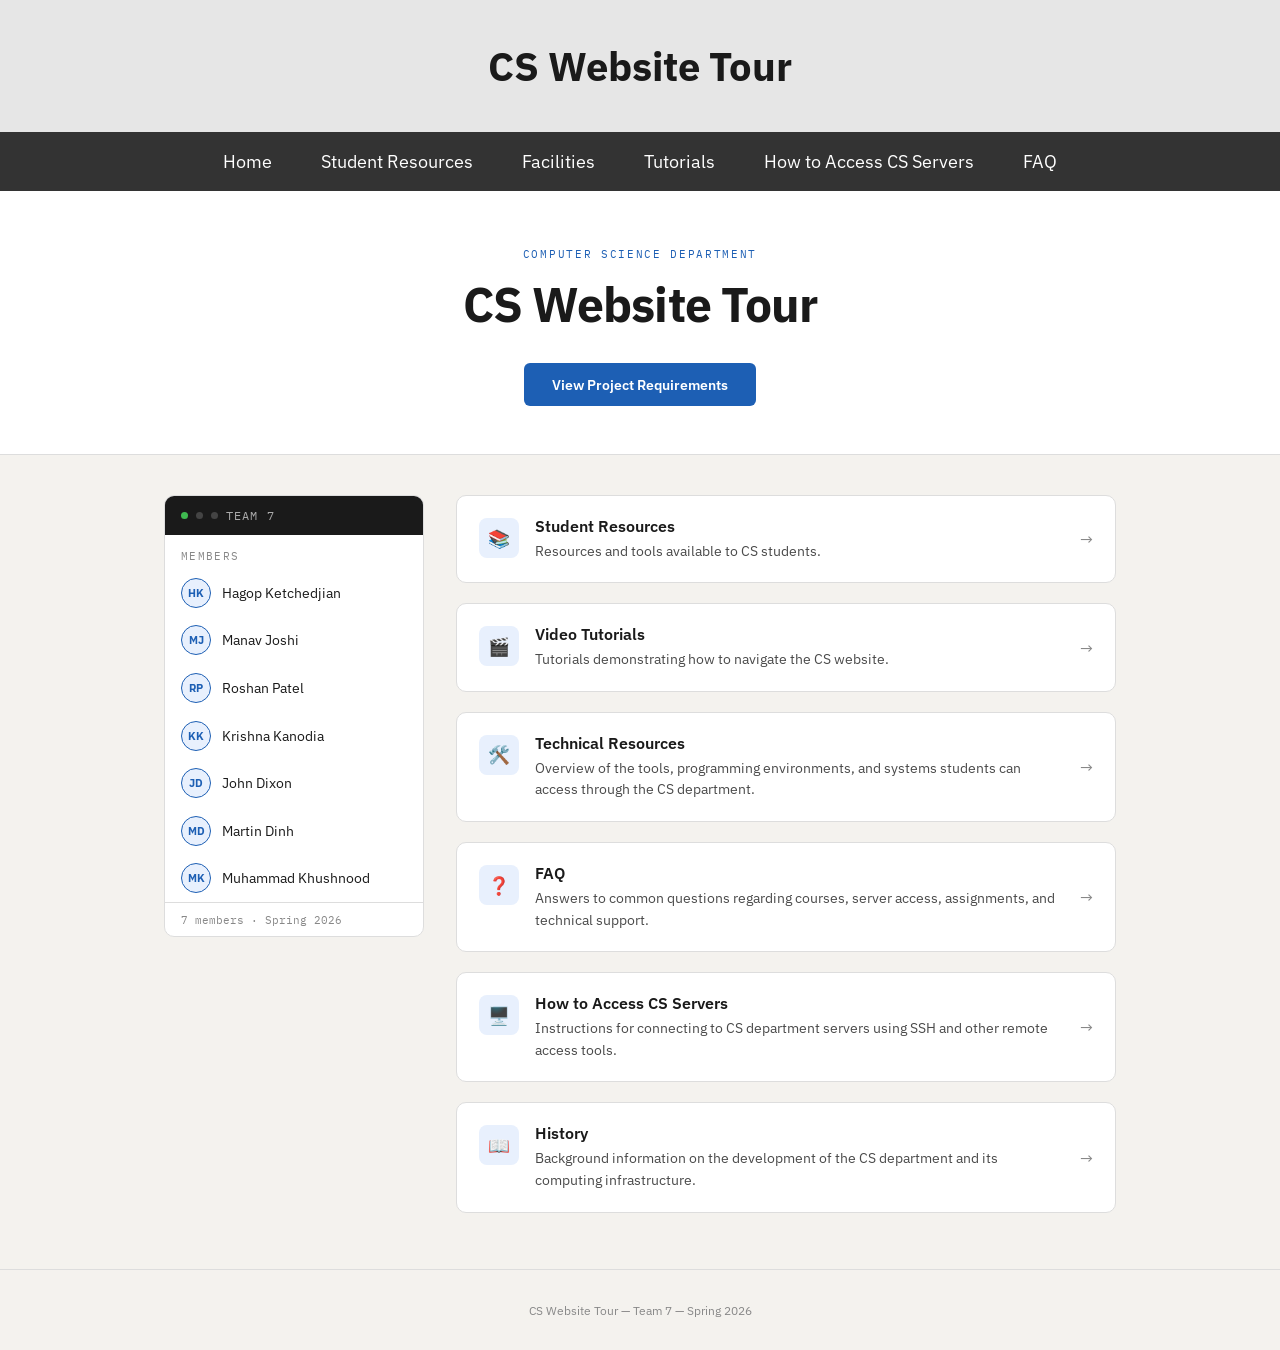
==== index.html @ 36748e91 "Update index.html" ====
<!DOCTYPE html>
<html>
<head>
    <link rel="stylesheet" href="index.css">
    <title>CS Website Tour</title>
    <link href="https://fonts.googleapis.com/css2?family=IBM+Plex+Mono:wght@400;600&family=IBM+Plex+Sans:wght@300;400;600;700&display=swap" rel="stylesheet"/>
    <style>
        *, *::before, *::after { box-sizing: border-box; margin: 0; padding: 0; }

        :root {
            --bg: #f4f2ee;
            --surface: #ffffff;
            --dark: #1a1a1a;
            --mid: #4a4a4a;
            --muted: #888;
            --accent: #1d5fb4;
            --accent-light: #e8f0fd;
            --border: #ddd;
            --mono: 'IBM Plex Mono', monospace;
            --sans: 'IBM Plex Sans', sans-serif;
        }

        body {
            font-family: var(--sans);
            background: var(--bg);
            color: var(--dark);
            min-height: 100vh;
        }

        /* ── HERO ── */
        .hero {
            background: var(--surface);
            border-bottom: 1px solid var(--border);
            text-align: center;
            padding: 3.5rem 1rem 3rem;
        }
        .hero-tag {
            font-family: var(--mono);
            font-size: 0.7rem;
            letter-spacing: 0.15em;
            color: var(--accent);
            text-transform: uppercase;
            margin-bottom: 0.75rem;
        }
        .hero h1 {
            font-size: clamp(1.8rem, 4vw, 3rem);
            font-weight: 700;
            letter-spacing: -0.02em;
            color: var(--dark);
        }
        .hero-cta {
            display: inline-block;
            margin-top: 1.75rem;
            background: var(--accent);
            color: #fff;
            font-family: var(--sans);
            font-size: 0.9rem;
            font-weight: 600;
            text-decoration: none;
            padding: 0.75rem 1.75rem;
            border-radius: 6px;
            transition: background 0.15s, transform 0.1s;
        }
        .hero-cta:hover { background: #174d98; transform: translateY(-1px); }

        /* ── LAYOUT ── */
        .page {
            max-width: 1000px;
            margin: 0 auto;
            padding: 2.5rem 1.5rem;
            display: grid;
            grid-template-columns: 260px 1fr;
            gap: 2rem;
            align-items: start;
        }

        /* ── SIDEBAR: TEAM ── */
        .sidebar {
            position: sticky;
            top: 70px;
        }
        .card {
            background: var(--surface);
            border: 1px solid var(--border);
            border-radius: 10px;
            overflow: hidden;
        }
        .card-header {
            background: var(--dark);
            padding: 0.75rem 1rem;
            display: flex;
            align-items: center;
            gap: 0.5rem;
        }
        .card-header span {
            font-family: var(--mono);
            font-size: 0.72rem;
            letter-spacing: 0.1em;
            text-transform: uppercase;
            color: #aaa;
        }
        .dot { width: 7px; height: 7px; border-radius: 50%; background: #444; }
        .dot.g { background: #3fb950; }
        .team-label {
            padding: 0.85rem 1rem 0.4rem;
            font-family: var(--mono);
            font-size: 0.68rem;
            letter-spacing: 0.12em;
            text-transform: uppercase;
            color: var(--muted);
        }
        .member {
            display: flex;
            align-items: center;
            gap: 0.7rem;
            padding: 0.55rem 1rem;
            transition: background 0.12s;
        }
        .member:hover { background: var(--accent-light); }
        .avatar {
            width: 30px; height: 30px;
            border-radius: 50%;
            background: var(--accent-light);
            border: 1.5px solid var(--accent);
            display: flex; align-items: center; justify-content: center;
            font-size: 0.7rem;
            font-weight: 700;
            color: var(--accent);
            flex-shrink: 0;
        }
        .member-name {
            font-size: 0.875rem;
            color: var(--dark);
        }
        .card-footer {
            border-top: 1px solid var(--border);
            padding: 0.6rem 1rem;
            font-family: var(--mono);
            font-size: 0.68rem;
            color: var(--muted);
        }

        /* ── MAIN CONTENT ── */
        .main-content { display: flex; flex-direction: column; gap: 1.25rem; }

        .section-card {
            background: var(--surface);
            border: 1px solid var(--border);
            border-radius: 10px;
            padding: 1.25rem 1.4rem;
            display: flex;
            gap: 1rem;
            align-items: flex-start;
            transition: box-shadow 0.15s, border-color 0.15s;
            text-decoration: none;
            color: inherit;
        }
        .section-card:hover {
            border-color: var(--accent);
            box-shadow: 0 4px 20px rgba(29, 95, 180, 0.08);
        }
        .icon-box {
            width: 40px; height: 40px;
            border-radius: 8px;
            background: var(--accent-light);
            display: flex; align-items: center; justify-content: center;
            font-size: 1.1rem;
            flex-shrink: 0;
            margin-top: 2px;
        }
        .section-text h2 {
            font-size: 1rem;
            font-weight: 600;
            color: var(--dark);
            margin-bottom: 0.3rem;
        }
        .section-text p {
            font-size: 0.875rem;
            color: var(--mid);
            line-height: 1.55;
        }
        .arrow {
            margin-left: auto;
            color: var(--muted);
            font-size: 1rem;
            align-self: center;
            flex-shrink: 0;
        }
        .section-card:hover .arrow { color: var(--accent); }

        /* ── FOOTER ── */
        footer {
            text-align: center;
            padding: 2rem 1rem;
            font-size: 0.78rem;
            color: var(--muted);
            border-top: 1px solid var(--border);
            margin-top: 1rem;
        }

        @media (max-width: 650px) {
            .page { grid-template-columns: 1fr; }
            .sidebar { position: static; }
        }
    </style>
</head>
<body>

    <!-- TEAM NAVBAR - matches all teammates' files -->
    <div class="header">
        CS Website Tour
    </div>
    <div class="navbar">
        <a href="index.html">Home</a>
        <a href="Student_Resources.html">Student Resources</a>
        <a href="Facilities.html">Facilities</a>
        <a href="screenshots_videos.html">Tutorials</a>
        <a href="Servers.html">How to Access CS Servers</a>
        <a href="FAQ.html">FAQ</a>
    </div>

    <div class="hero">
        <div class="hero-tag">Computer Science Department</div>
        <h1>CS Website Tour</h1>
        <a href="#" class="hero-cta">View Project Requirements</a>
    </div>

    <div class="page">

        <!-- SIDEBAR: Team -->
        <aside class="sidebar">
            <div class="card">
                <div class="card-header">
                    <div class="dot g"></div>
                    <div class="dot"></div>
                    <div class="dot"></div>
                    <span>Team 7</span>
                </div>
                <div class="team-label">Members</div>

                <div class="member">
                    <div class="avatar">HK</div>
                    <span class="member-name">Hagop Ketchedjian</span>
                </div>
                <div class="member">
                    <div class="avatar">MJ</div>
                    <span class="member-name">Manav Joshi</span>
                </div>
                <div class="member">
                    <div class="avatar">RP</div>
                    <span class="member-name">Roshan Patel</span>
                </div>
                <div class="member">
                    <div class="avatar">KK</div>
                    <span class="member-name">Krishna Kanodia</span>
                </div>
                <div class="member">
                    <div class="avatar">JD</div>
                    <span class="member-name">John Dixon</span>
                </div>
                <div class="member">
                    <div class="avatar">MD</div>
                    <span class="member-name">Martin Dinh</span>
                </div>
                <div class="member">
                    <div class="avatar">MK</div>
                    <span class="member-name">Muhammad Khushnood</span>
                </div>

                <div class="card-footer">7 members · Spring 2026</div>
            </div>
        </aside>

        <!-- MAIN: Sections -->
        <main class="main-content">

            <a class="section-card" href="Student_Resources.html">
                <div class="icon-box">📚</div>
                <div class="section-text">
                    <h2>Student Resources</h2>
                    <p>Resources and tools available to CS students.</p>
                </div>
                <span class="arrow">→</span>
            </a>

            <a class="section-card" href="Tutorials.html">
                <div class="icon-box">🎬</div>
                <div class="section-text">
                    <h2>Video Tutorials</h2>
                    <p>Tutorials demonstrating how to navigate the CS website.</p>
                </div>
                <span class="arrow">→</span>
            </a>

            <a class="section-card" href="Technical_Resources.html">
                <div class="icon-box">🛠️</div>
                <div class="section-text">
                    <h2>Technical Resources</h2>
                    <p>Overview of the tools, programming environments, and systems students can access through the CS department.</p>
                </div>
                <span class="arrow">→</span>
            </a>

            <a class="section-card" href="FAQ.html">
                <div class="icon-box">❓</div>
                <div class="section-text">
                    <h2>FAQ</h2>
                    <p>Answers to common questions regarding courses, server access, assignments, and technical support.</p>
                </div>
                <span class="arrow">→</span>
            </a>

            <a class="section-card" href="Servers.html">
                <div class="icon-box">🖥️</div>
                <div class="section-text">
                    <h2>How to Access CS Servers</h2>
                    <p>Instructions for connecting to CS department servers using SSH and other remote access tools.</p>
                </div>
                <span class="arrow">→</span>
            </a>

            <a class="section-card" href="History.html">
                <div class="icon-box">📖</div>
                <div class="section-text">
                    <h2>History</h2>
                    <p>Background information on the development of the CS department and its computing infrastructure.</p>
                </div>
                <span class="arrow">→</span>
            </a>

        </main>
    </div>

    <footer>CS Website Tour &mdash; Team 7 &mdash; Spring 2026</footer>

</body>
</html>
---- index.css ----
body {
    margin: 0;
    font-family: Arial, sans-serif;
}

.header {
    background-color: #e6e6e6;
    padding: 40px;
    font-size: 40px;
    font-weight: bold;
    text-align: center;
}

.navbar {
    display: flex;
    justify-content: center;
    gap: 25px;
    background-color: #333;
    padding: 12px;
}

.navbar a {
    color: white;
    text-decoration: none;
    font-size: 18px;
    padding: 6px 12px;
}

.navbar a:hover {
    background-color: #555;
    border-radius: 4px;
}

.middle {
    min-height: 70vh;
    display: flex;
    flex-direction: column;
    align-items: center;
    gap: 40px;
    text-align: center;
    padding-top: 30px;
}

.link-button {
    font-size: 20px;
    padding: 12px 25px;
    background-color: #0077cc;
    color: white;
    text-decoration: none;
    border-radius: 6px;
}

.team {
    margin-top: 10px;
}

.team-title {
    font-size: 28px;
    font-weight: bold;
    margin-bottom: 10px;
}

.team ul {
    list-style-type: none;
    padding: 0;
    margin: 0;
    font-size: 20px;
}

.team li {
    margin: 4px 0;
}

.section {
    width: 80%;
    max-width: 900px;
    text-align: left;
}

.section-title {
    font-size: 26px;
    font-weight: bold;
    margin-bottom: 10px;
}

.section-content {
    font-size: 18px;
    line-height: 1.6;
}
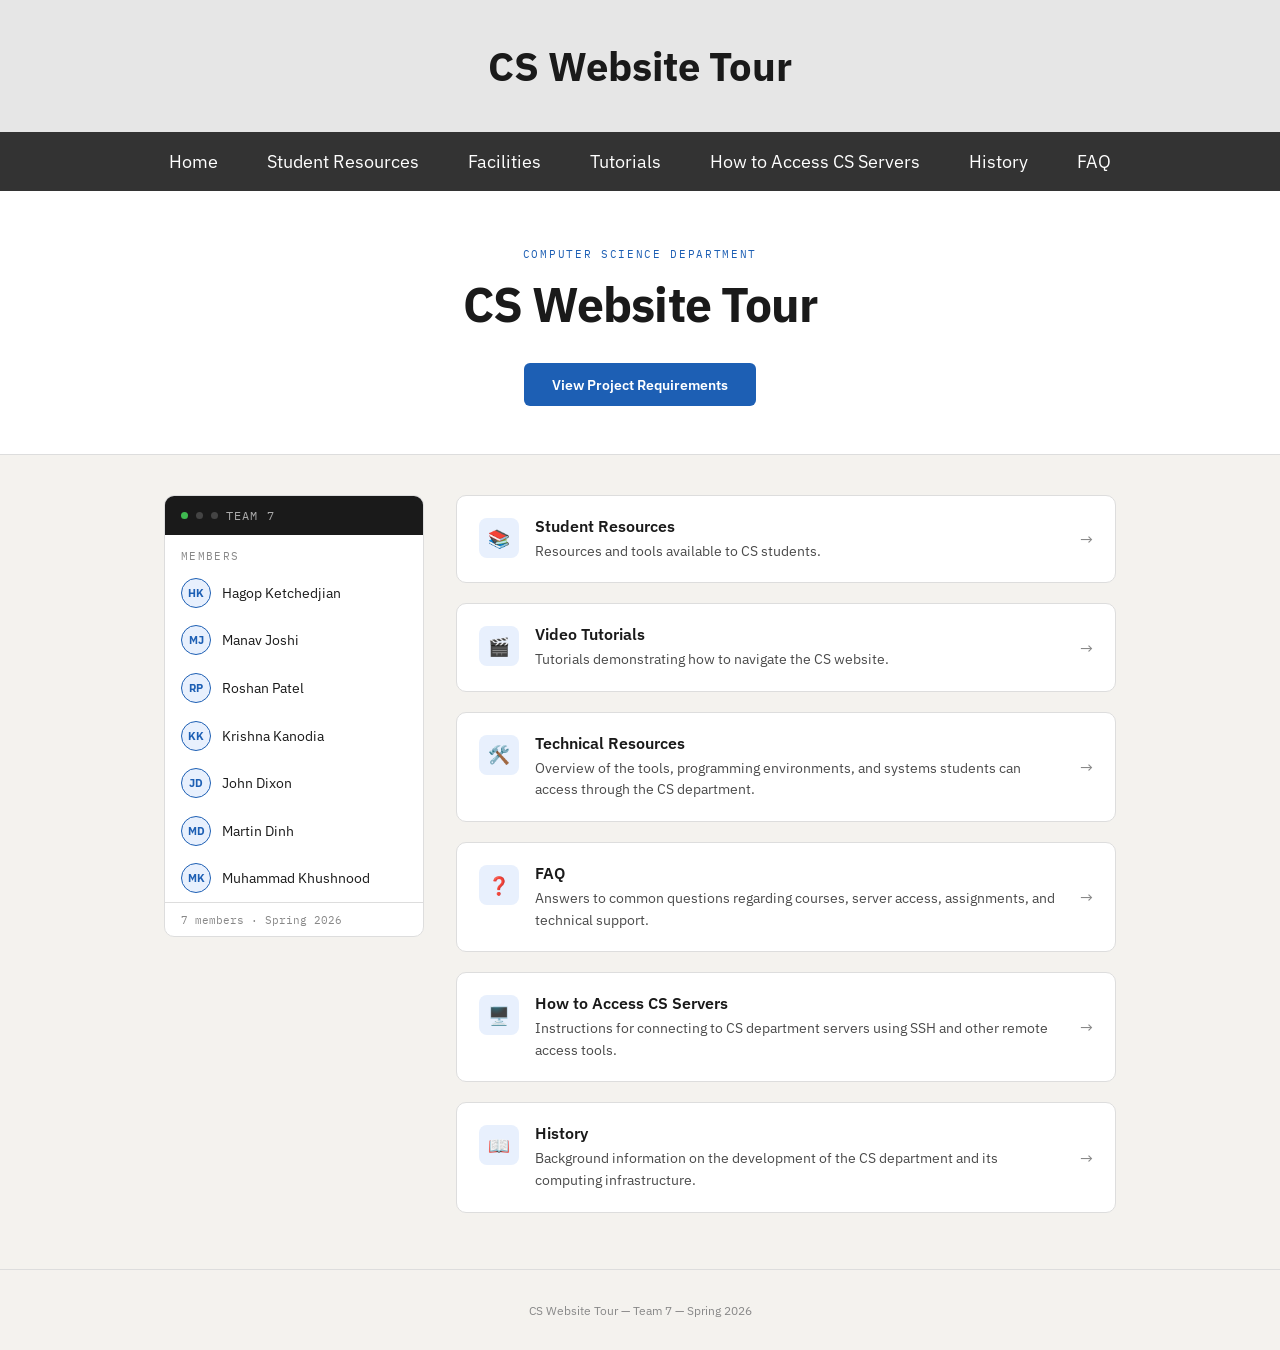
==== commit fbd3f4ab: "Update index.html" ====
--- a/index.html
+++ b/index.html
@@ -214,8 +214,9 @@
         <a href="index.html">Home</a>
         <a href="Student_Resources.html">Student Resources</a>
         <a href="Facilities.html">Facilities</a>
-        <a href="screenshots_videos.html">Tutorials</a>
+        <a href="Tutorials.html">Tutorials</a>
         <a href="Servers.html">How to Access CS Servers</a>
+        <a href="History.html">History</a>
         <a href="FAQ.html">FAQ</a>
     </div>
 
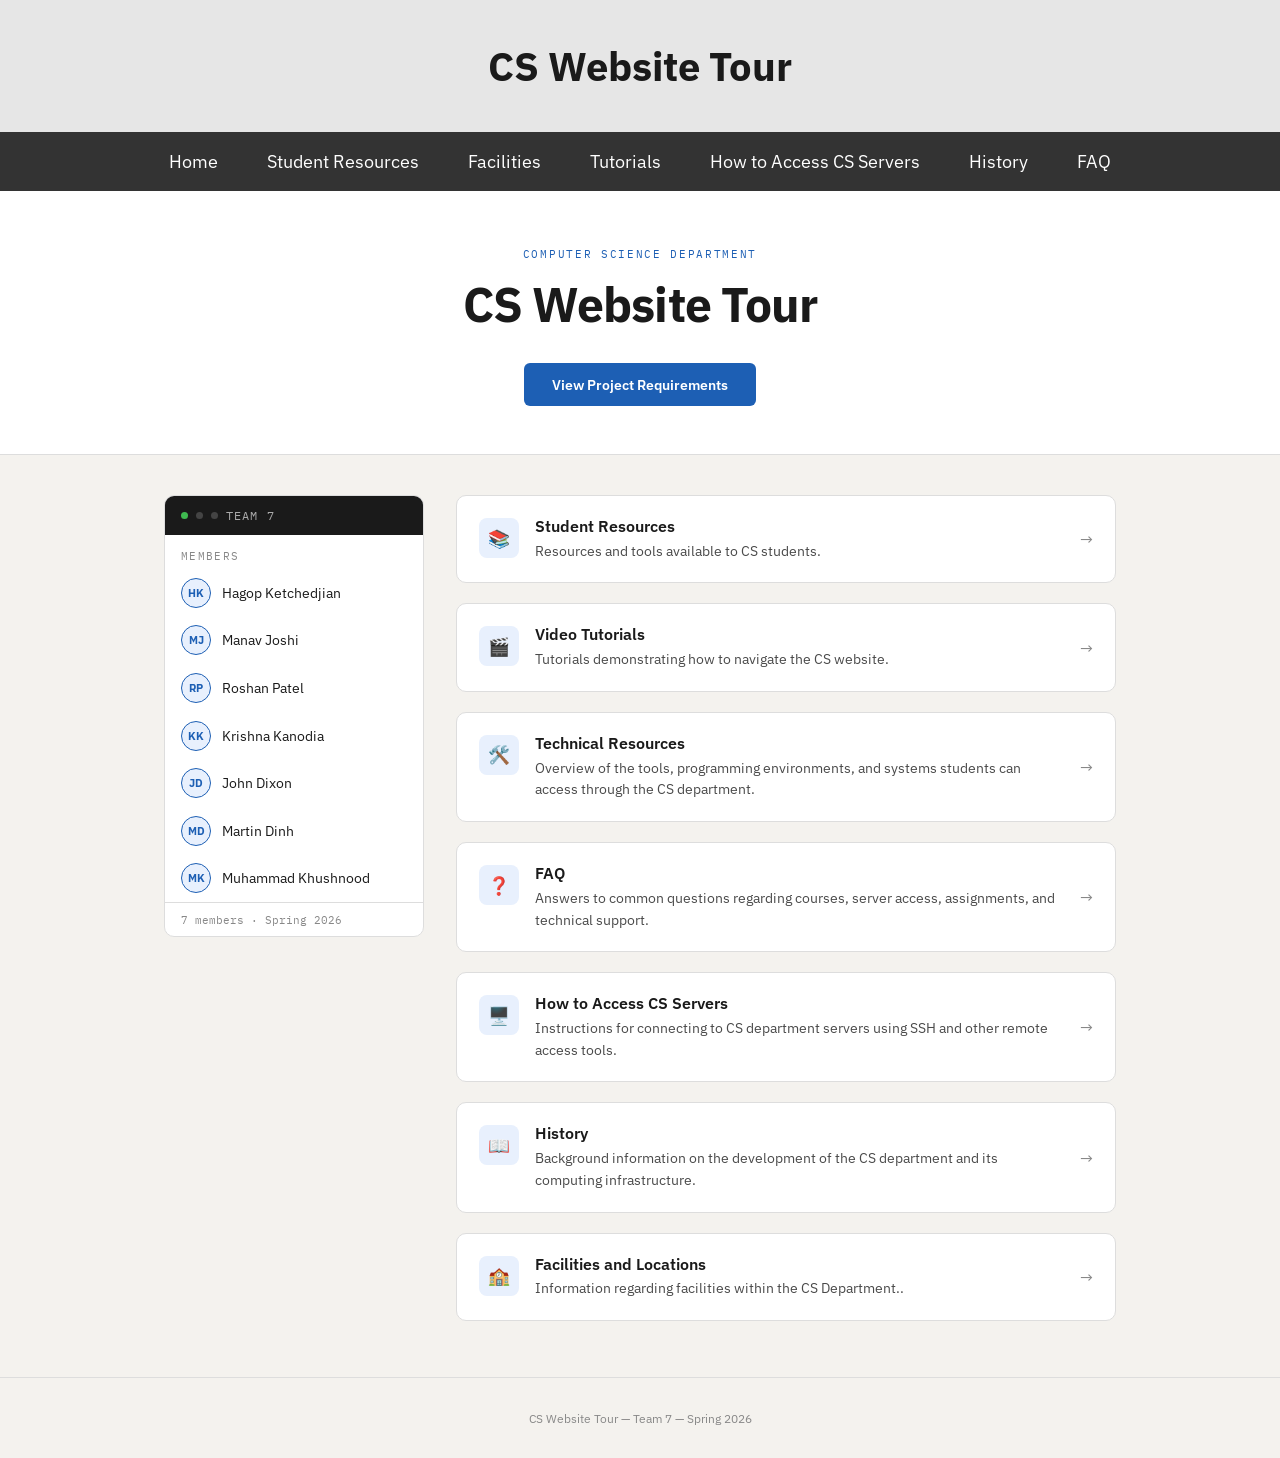
==== commit e3bd3ddf: "Added section for facilities and Locations Restored the complete HTML structure for the CS Website T" ====
--- a/index.html
+++ b/index.html
@@ -329,6 +329,15 @@
                 <span class="arrow">→</span>
             </a>
 
+            <a class="section-card" href="Facilities.html">
+                <div class="icon-box">🏫</div>
+                <div class="section-text">
+                    <h2>Facilities and Locations</h2>
+                    <p>Information regarding facilities within the CS Department..</p>
+                </div>
+                <span class="arrow">→</span>
+            </a>
+
         </main>
     </div>
 
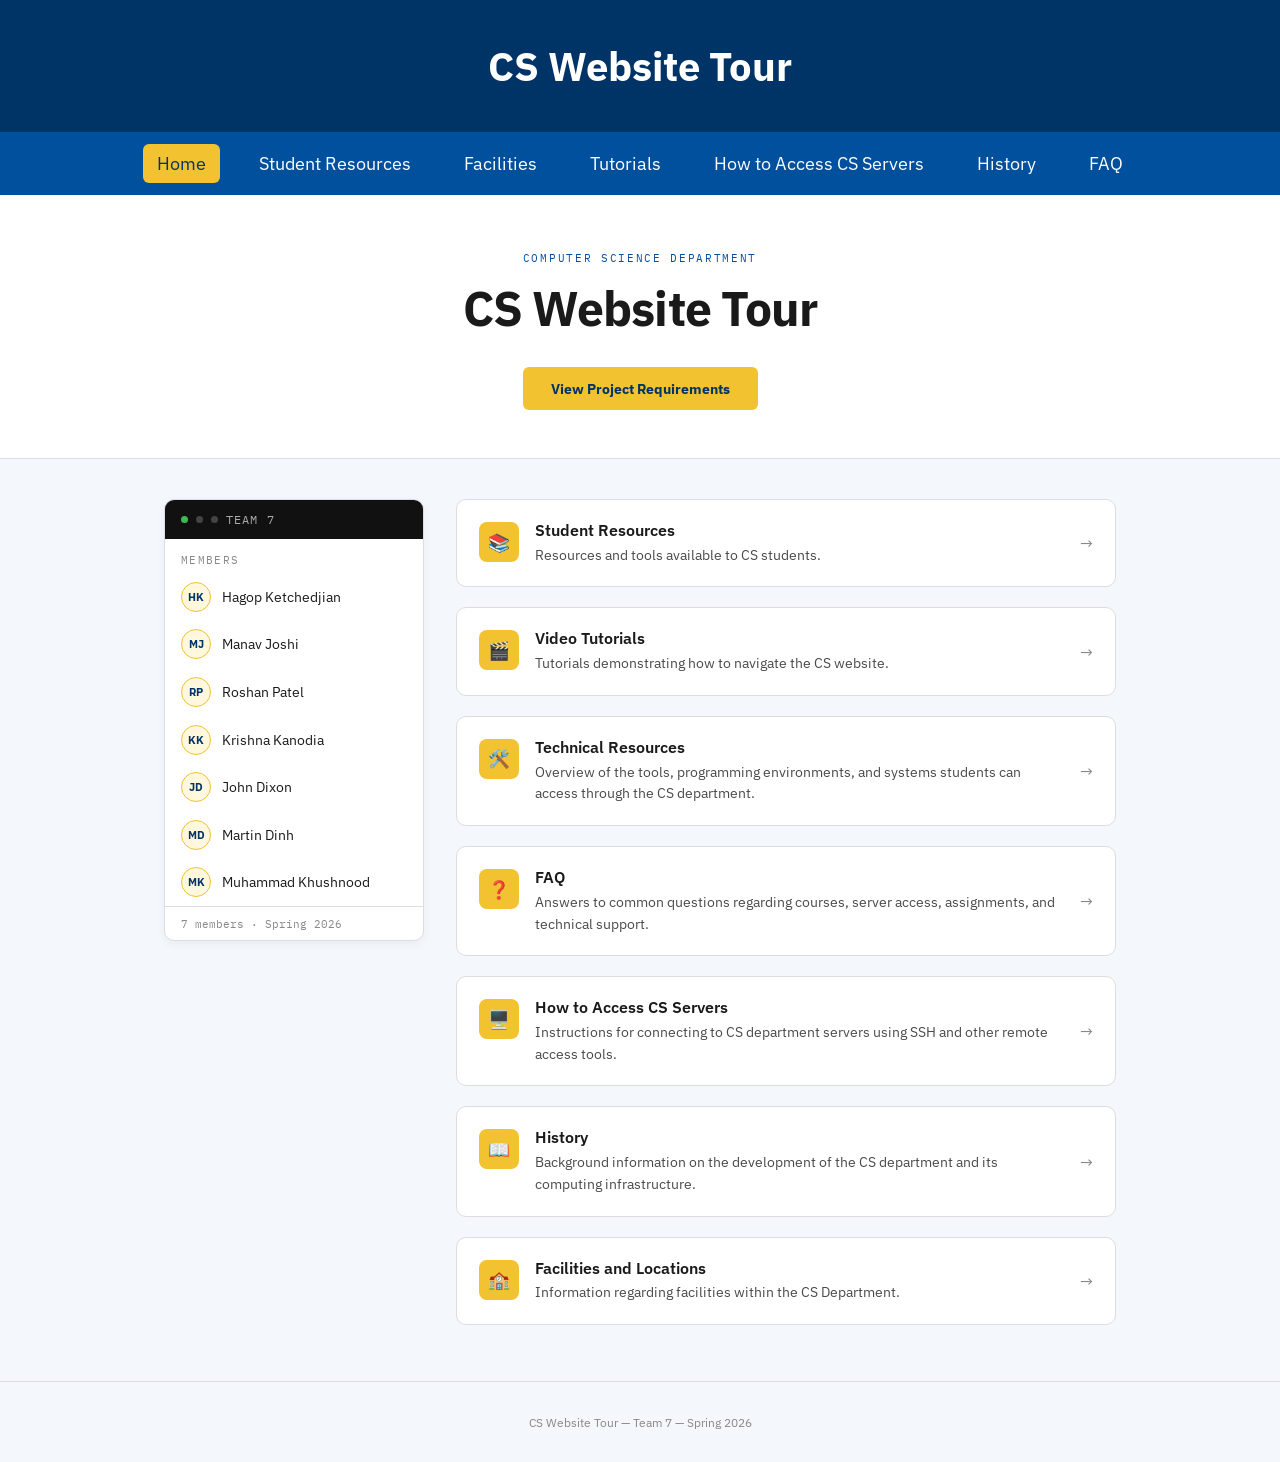
==== commit e37dd394: "Updated index file" ====
--- a/index.html
+++ b/index.html
@@ -5,16 +5,22 @@
     <title>CS Website Tour</title>
     <link href="https://fonts.googleapis.com/css2?family=IBM+Plex+Mono:wght@400;600&family=IBM+Plex+Sans:wght@300;400;600;700&display=swap" rel="stylesheet"/>
     <style>
-        *, *::before, *::after { box-sizing: border-box; margin: 0; padding: 0; }
+        *, *::before, *::after {
+            box-sizing: border-box;
+            margin: 0;
+            padding: 0;
+        }
 
         :root {
-            --bg: #f4f2ee;
+            --bg: #f4f7fb;
             --surface: #ffffff;
-            --dark: #1a1a1a;
-            --mid: #4a4a4a;
+            --dark-blue: #003366;
+            --nav-blue: #00509e;
+            --yellow: #f2c230;
+            --yellow-dark: #ddb11f;
+            --text-dark: #1a1a1a;
+            --text-mid: #4a4a4a;
             --muted: #888;
-            --accent: #1d5fb4;
-            --accent-light: #e8f0fd;
             --border: #ddd;
             --mono: 'IBM Plex Mono', monospace;
             --sans: 'IBM Plex Sans', sans-serif;
@@ -23,47 +29,89 @@
         body {
             font-family: var(--sans);
             background: var(--bg);
-            color: var(--dark);
+            color: var(--text-dark);
             min-height: 100vh;
         }
 
-        /* ── HERO ── */
+        .header {
+            background-color: var(--dark-blue);
+            color: white;
+            padding: 40px;
+            font-size: 40px;
+            font-weight: bold;
+            text-align: center;
+        }
+
+        .navbar {
+            display: flex;
+            justify-content: center;
+            gap: 25px;
+            background-color: var(--nav-blue);
+            padding: 12px;
+            flex-wrap: wrap;
+        }
+
+        .navbar a {
+            color: white;
+            text-decoration: none;
+            font-size: 18px;
+            padding: 8px 14px;
+            border-radius: 6px;
+            transition: 0.2s ease;
+        }
+
+        .navbar a:hover {
+            background-color: var(--yellow);
+            color: var(--dark-blue);
+        }
+
+        .navbar a.active {
+            background-color: var(--yellow);
+            color: var(--dark-blue);
+        }
+
         .hero {
             background: var(--surface);
             border-bottom: 1px solid var(--border);
             text-align: center;
             padding: 3.5rem 1rem 3rem;
         }
+
         .hero-tag {
             font-family: var(--mono);
             font-size: 0.7rem;
             letter-spacing: 0.15em;
-            color: var(--accent);
+            color: var(--nav-blue);
             text-transform: uppercase;
             margin-bottom: 0.75rem;
         }
+
         .hero h1 {
             font-size: clamp(1.8rem, 4vw, 3rem);
             font-weight: 700;
             letter-spacing: -0.02em;
-            color: var(--dark);
-        }
+            color: var(--text-dark);
+        }
+
         .hero-cta {
             display: inline-block;
             margin-top: 1.75rem;
-            background: var(--accent);
-            color: #fff;
+            background: var(--yellow);
+            color: var(--dark-blue);
             font-family: var(--sans);
             font-size: 0.9rem;
-            font-weight: 600;
+            font-weight: 700;
             text-decoration: none;
             padding: 0.75rem 1.75rem;
             border-radius: 6px;
             transition: background 0.15s, transform 0.1s;
         }
-        .hero-cta:hover { background: #174d98; transform: translateY(-1px); }
-
-        /* ── LAYOUT ── */
+
+        .hero-cta:hover {
+            background: var(--yellow-dark);
+            transform: translateY(-1px);
+        }
+
         .page {
             max-width: 1000px;
             margin: 0 auto;
@@ -74,24 +122,27 @@
             align-items: start;
         }
 
-        /* ── SIDEBAR: TEAM ── */
         .sidebar {
             position: sticky;
             top: 70px;
         }
+
         .card {
             background: var(--surface);
             border: 1px solid var(--border);
             border-radius: 10px;
             overflow: hidden;
-        }
+            box-shadow: 0 3px 10px rgba(0, 0, 0, 0.05);
+        }
+
         .card-header {
-            background: var(--dark);
+            background: #111;
             padding: 0.75rem 1rem;
             display: flex;
             align-items: center;
             gap: 0.5rem;
         }
+
         .card-header span {
             font-family: var(--mono);
             font-size: 0.72rem;
@@ -99,8 +150,18 @@
             text-transform: uppercase;
             color: #aaa;
         }
-        .dot { width: 7px; height: 7px; border-radius: 50%; background: #444; }
-        .dot.g { background: #3fb950; }
+
+        .dot {
+            width: 7px;
+            height: 7px;
+            border-radius: 50%;
+            background: #444;
+        }
+
+        .dot.g {
+            background: #3fb950;
+        }
+
         .team-label {
             padding: 0.85rem 1rem 0.4rem;
             font-family: var(--mono);
@@ -109,6 +170,7 @@
             text-transform: uppercase;
             color: var(--muted);
         }
+
         .member {
             display: flex;
             align-items: center;
@@ -116,22 +178,31 @@
             padding: 0.55rem 1rem;
             transition: background 0.12s;
         }
-        .member:hover { background: var(--accent-light); }
+
+        .member:hover {
+            background: #fff8dc;
+        }
+
         .avatar {
-            width: 30px; height: 30px;
+            width: 30px;
+            height: 30px;
             border-radius: 50%;
-            background: var(--accent-light);
-            border: 1.5px solid var(--accent);
-            display: flex; align-items: center; justify-content: center;
+            background: #fff8dc;
+            border: 1.5px solid var(--yellow);
+            display: flex;
+            align-items: center;
+            justify-content: center;
             font-size: 0.7rem;
             font-weight: 700;
-            color: var(--accent);
+            color: var(--dark-blue);
             flex-shrink: 0;
         }
+
         .member-name {
             font-size: 0.875rem;
-            color: var(--dark);
-        }
+            color: var(--text-dark);
+        }
+
         .card-footer {
             border-top: 1px solid var(--border);
             padding: 0.6rem 1rem;
@@ -140,8 +211,11 @@
             color: var(--muted);
         }
 
-        /* ── MAIN CONTENT ── */
-        .main-content { display: flex; flex-direction: column; gap: 1.25rem; }
+        .main-content {
+            display: flex;
+            flex-direction: column;
+            gap: 1.25rem;
+        }
 
         .section-card {
             background: var(--surface);
@@ -151,34 +225,45 @@
             display: flex;
             gap: 1rem;
             align-items: flex-start;
-            transition: box-shadow 0.15s, border-color 0.15s;
+            transition: box-shadow 0.15s, border-color 0.15s, transform 0.15s;
             text-decoration: none;
             color: inherit;
         }
+
         .section-card:hover {
-            border-color: var(--accent);
-            box-shadow: 0 4px 20px rgba(29, 95, 180, 0.08);
-        }
+            border-color: var(--yellow);
+            box-shadow: 0 4px 20px rgba(242, 194, 48, 0.18);
+            transform: translateY(-2px);
+        }
+
         .icon-box {
-            width: 40px; height: 40px;
+            width: 40px;
+            height: 40px;
             border-radius: 8px;
-            background: var(--accent-light);
-            display: flex; align-items: center; justify-content: center;
+            background: var(--yellow);
+            color: var(--dark-blue);
+            display: flex;
+            align-items: center;
+            justify-content: center;
             font-size: 1.1rem;
             flex-shrink: 0;
             margin-top: 2px;
-        }
+            font-weight: bold;
+        }
+
         .section-text h2 {
             font-size: 1rem;
             font-weight: 600;
-            color: var(--dark);
+            color: var(--text-dark);
             margin-bottom: 0.3rem;
         }
+
         .section-text p {
             font-size: 0.875rem;
-            color: var(--mid);
+            color: var(--text-mid);
             line-height: 1.55;
         }
+
         .arrow {
             margin-left: auto;
             color: var(--muted);
@@ -186,9 +271,11 @@
             align-self: center;
             flex-shrink: 0;
         }
-        .section-card:hover .arrow { color: var(--accent); }
-
-        /* ── FOOTER ── */
+
+        .section-card:hover .arrow {
+            color: var(--dark-blue);
+        }
+
         footer {
             text-align: center;
             padding: 2rem 1rem;
@@ -199,19 +286,29 @@
         }
 
         @media (max-width: 650px) {
-            .page { grid-template-columns: 1fr; }
-            .sidebar { position: static; }
+            .page {
+                grid-template-columns: 1fr;
+            }
+
+            .sidebar {
+                position: static;
+            }
+
+            .header {
+                font-size: 30px;
+                padding: 28px;
+            }
         }
     </style>
 </head>
 <body>
 
-    <!-- TEAM NAVBAR - matches all teammates' files -->
     <div class="header">
         CS Website Tour
     </div>
+
     <div class="navbar">
-        <a href="index.html">Home</a>
+        <a href="index.html" class="active">Home</a>
         <a href="Student_Resources.html">Student Resources</a>
         <a href="Facilities.html">Facilities</a>
         <a href="Tutorials.html">Tutorials</a>
@@ -227,8 +324,6 @@
     </div>
 
     <div class="page">
-
-        <!-- SIDEBAR: Team -->
         <aside class="sidebar">
             <div class="card">
                 <div class="card-header">
@@ -237,6 +332,7 @@
                     <div class="dot"></div>
                     <span>Team 7</span>
                 </div>
+
                 <div class="team-label">Members</div>
 
                 <div class="member">
@@ -272,9 +368,7 @@
             </div>
         </aside>
 
-        <!-- MAIN: Sections -->
         <main class="main-content">
-
             <a class="section-card" href="Student_Resources.html">
                 <div class="icon-box">📚</div>
                 <div class="section-text">
@@ -333,11 +427,10 @@
                 <div class="icon-box">🏫</div>
                 <div class="section-text">
                     <h2>Facilities and Locations</h2>
-                    <p>Information regarding facilities within the CS Department..</p>
-                </div>
-                <span class="arrow">→</span>
-            </a>
-
+                    <p>Information regarding facilities within the CS Department.</p>
+                </div>
+                <span class="arrow">→</span>
+            </a>
         </main>
     </div>
 
--- a/index.css
+++ b/index.css
@@ -1,10 +1,13 @@
 body {
     margin: 0;
     font-family: Arial, sans-serif;
+    background-color: #f4f6fa;
+    color: #111;
 }
 
 .header {
-    background-color: #e6e6e6;
+    background-color: #003b73;
+    color: white;
     padding: 40px;
     font-size: 40px;
     font-weight: bold;
@@ -15,7 +18,7 @@
     display: flex;
     justify-content: center;
     gap: 25px;
-    background-color: #333;
+    background-color: #0056a3;
     padding: 12px;
 }
 
@@ -24,11 +27,12 @@
     text-decoration: none;
     font-size: 18px;
     padding: 6px 12px;
+    border-radius: 4px;
 }
 
 .navbar a:hover {
-    background-color: #555;
-    border-radius: 4px;
+    background-color: #f2c230;
+    color: #003b73;
 }
 
 .middle {
@@ -44,46 +48,35 @@
 .link-button {
     font-size: 20px;
     padding: 12px 25px;
-    background-color: #0077cc;
-    color: white;
+    background-color: #f2c230;
+    color: #003b73;
     text-decoration: none;
     border-radius: 6px;
+    font-weight: bold;
 }
 
-.team {
-    margin-top: 10px;
-}
-
-.team-title {
-    font-size: 28px;
-    font-weight: bold;
-    margin-bottom: 10px;
-}
-
-.team ul {
-    list-style-type: none;
-    padding: 0;
-    margin: 0;
-    font-size: 20px;
-}
-
-.team li {
-    margin: 4px 0;
+.link-button:hover {
+    background-color: #ddb11f;
 }
 
 .section {
     width: 80%;
     max-width: 900px;
     text-align: left;
+    background-color: white;
+    padding: 25px;
+    border-radius: 10px;
+    box-shadow: 0 2px 10px rgba(0, 0, 0, 0.08);
 }
 
 .section-title {
     font-size: 26px;
     font-weight: bold;
     margin-bottom: 10px;
+    color: #003b73;
 }
 
 .section-content {
     font-size: 18px;
     line-height: 1.6;
-}+}
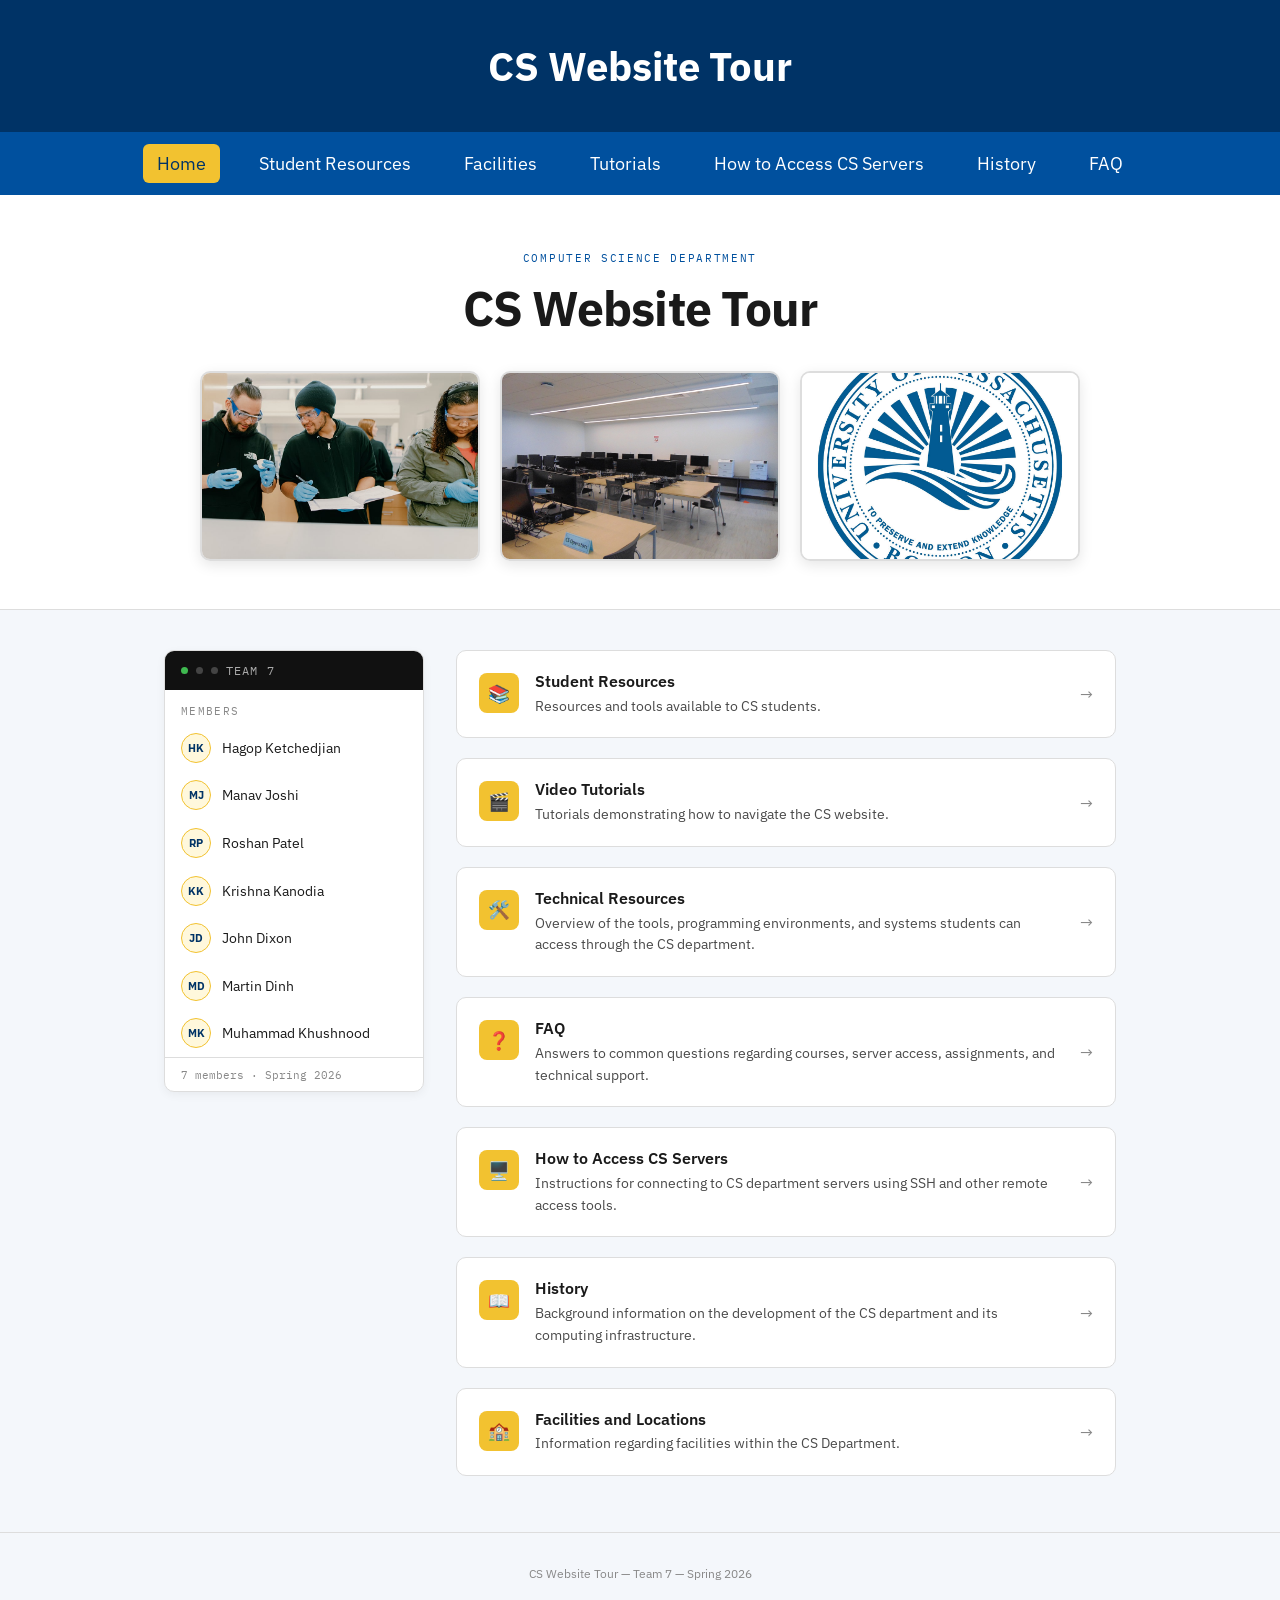
==== commit 3ae82328: "Add photo gallery to hero section Added a photo gallery to the hero section with images of UMass Bos" ====
--- a/index.html
+++ b/index.html
@@ -93,23 +93,28 @@
             color: var(--text-dark);
         }
 
-        .hero-cta {
-            display: inline-block;
-            margin-top: 1.75rem;
-            background: var(--yellow);
-            color: var(--dark-blue);
-            font-family: var(--sans);
-            font-size: 0.9rem;
-            font-weight: 700;
-            text-decoration: none;
-            padding: 0.75rem 1.75rem;
-            border-radius: 6px;
-            transition: background 0.15s, transform 0.1s;
-        }
-
-        .hero-cta:hover {
-            background: var(--yellow-dark);
-            transform: translateY(-1px);
+        /* Photo gallery in hero */
+        .hero-photos {
+            display: flex;
+            justify-content: center;
+            gap: 1.25rem;
+            margin-top: 2rem;
+            flex-wrap: wrap;
+        }
+
+        .hero-photos img {
+            width: 280px;
+            height: 190px;
+            object-fit: cover;
+            border-radius: 10px;
+            border: 2px solid var(--border);
+            box-shadow: 0 4px 14px rgba(0,0,0,0.1);
+            transition: transform 0.2s ease, box-shadow 0.2s ease;
+        }
+
+        .hero-photos img:hover {
+            transform: translateY(-3px);
+            box-shadow: 0 8px 24px rgba(0,51,102,0.18);
         }
 
         .page {
@@ -297,6 +302,11 @@
             .header {
                 font-size: 30px;
                 padding: 28px;
+            }
+
+            .hero-photos img {
+                width: 100%;
+                height: 200px;
             }
         }
     </style>
@@ -320,7 +330,12 @@
     <div class="hero">
         <div class="hero-tag">Computer Science Department</div>
         <h1>CS Website Tour</h1>
-        <a href="#" class="hero-cta">View Project Requirements</a>
+
+        <div class="hero-photos">
+            <img src="college-science-math-UMass-Boston-sn-402-900x600.jpg" alt="UMass Boston Science Students">
+            <img src="unixlab.jpg" alt="UMass Boston CS Unix Lab">
+            <img src="umass-boston-new-emblem-cmyk.jpg" alt="University of Massachusetts Boston Emblem">
+        </div>
     </div>
 
     <div class="page">
--- a/index.css
+++ b/index.css
@@ -1,12 +1,33 @@
+*, *::before, *::after {
+    box-sizing: border-box;
+    margin: 0;
+    padding: 0;
+}
+
+:root {
+    --bg: #f4f7fb;
+    --surface: #ffffff;
+    --dark-blue: #003366;
+    --nav-blue: #00509e;
+    --yellow: #f2c230;
+    --yellow-dark: #ddb11f;
+    --text-dark: #1a1a1a;
+    --text-mid: #4a4a4a;
+    --muted: #888;
+    --border: #ddd;
+    --mono: 'IBM Plex Mono', monospace;
+    --sans: 'IBM Plex Sans', sans-serif;
+}
+
 body {
-    margin: 0;
-    font-family: Arial, sans-serif;
-    background-color: #f4f6fa;
-    color: #111;
+    font-family: var(--sans);
+    background: var(--bg);
+    color: var(--text-dark);
+    min-height: 100vh;
 }
 
 .header {
-    background-color: #003b73;
+    background-color: var(--dark-blue);
     color: white;
     padding: 40px;
     font-size: 40px;
@@ -18,21 +39,28 @@
     display: flex;
     justify-content: center;
     gap: 25px;
-    background-color: #0056a3;
+    background-color: var(--nav-blue);
     padding: 12px;
+    flex-wrap: wrap;
 }
 
 .navbar a {
     color: white;
     text-decoration: none;
     font-size: 18px;
-    padding: 6px 12px;
-    border-radius: 4px;
+    padding: 8px 14px;
+    border-radius: 6px;
+    transition: 0.2s ease;
 }
 
 .navbar a:hover {
-    background-color: #f2c230;
-    color: #003b73;
+    background-color: var(--yellow);
+    color: var(--dark-blue);
+}
+
+.navbar a.active {
+    background-color: var(--yellow);
+    color: var(--dark-blue);
 }
 
 .middle {
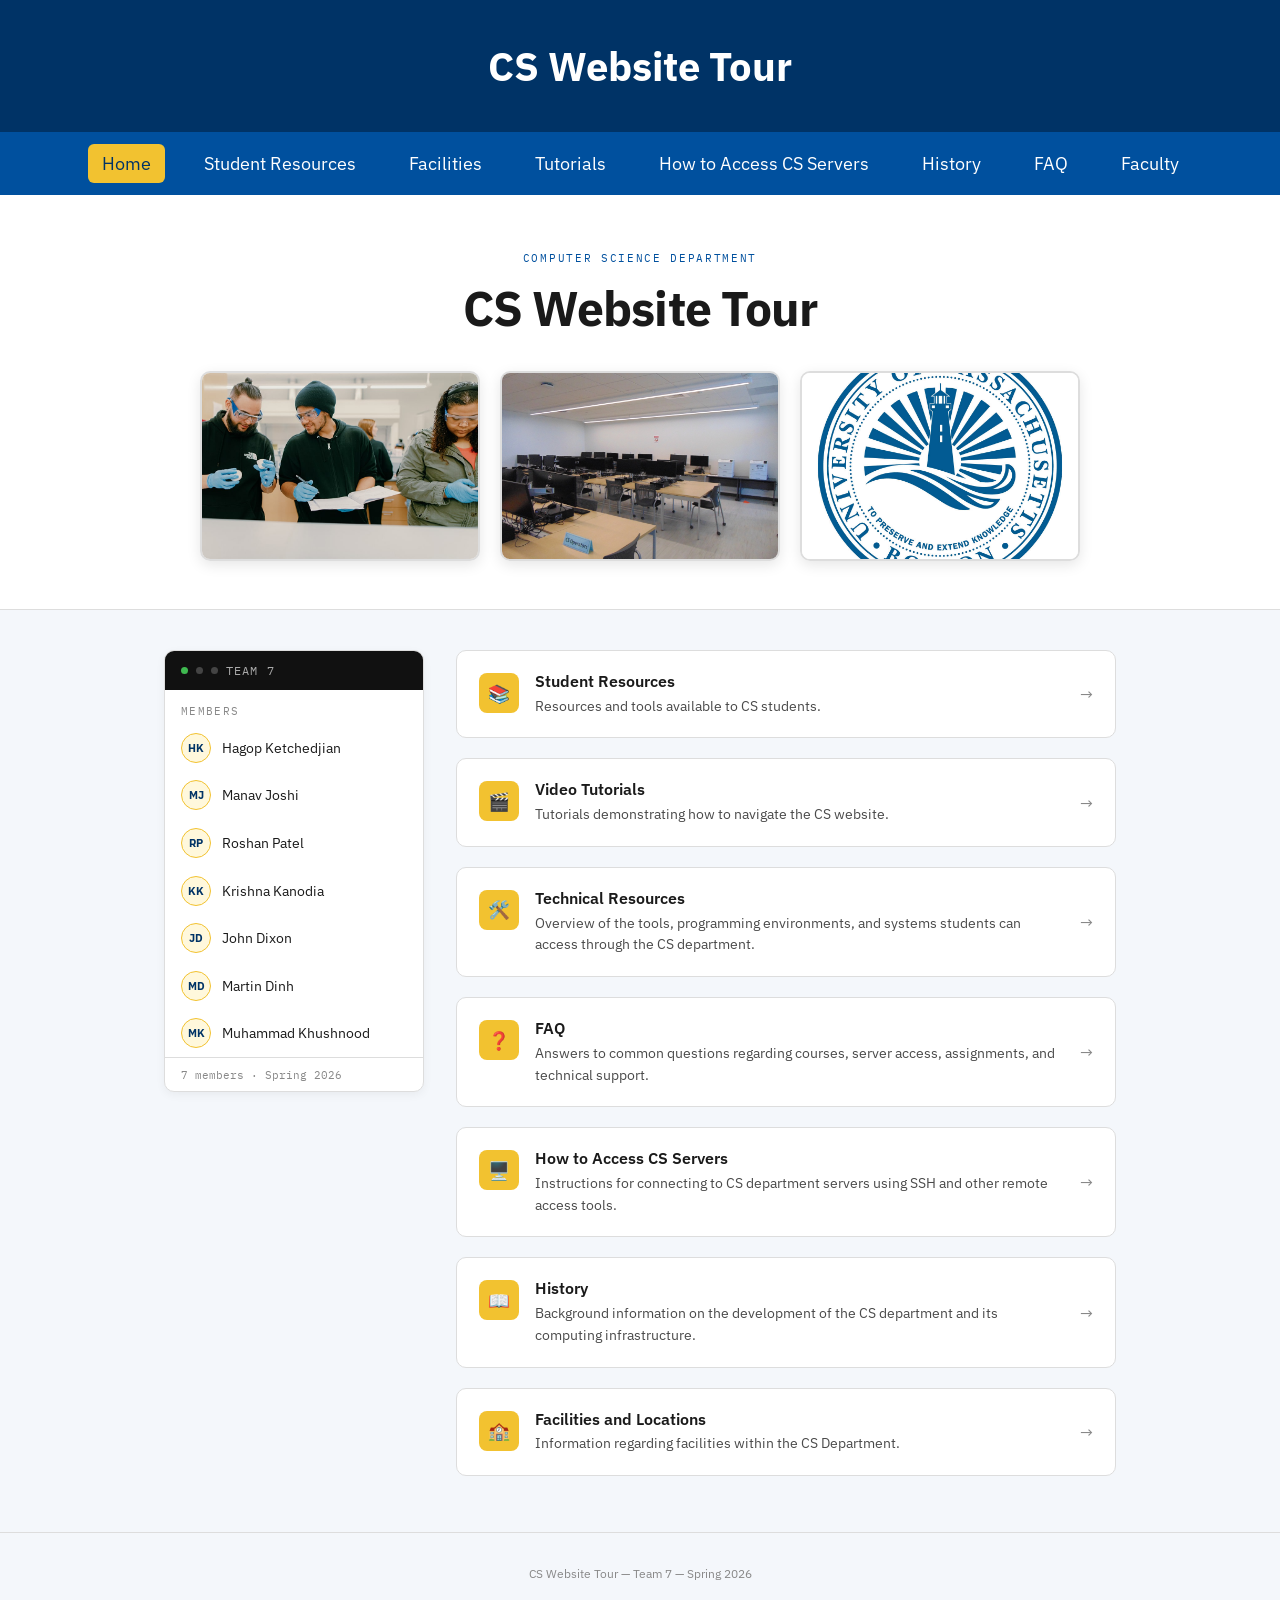
==== commit 10b5e7dd: "Update index.html Adding faculty" ====
--- a/index.html
+++ b/index.html
@@ -325,6 +325,7 @@
         <a href="Servers.html">How to Access CS Servers</a>
         <a href="History.html">History</a>
         <a href="FAQ.html">FAQ</a>
+        <a href="Faculty.html">Faculty</a>
     </div>
 
     <div class="hero">
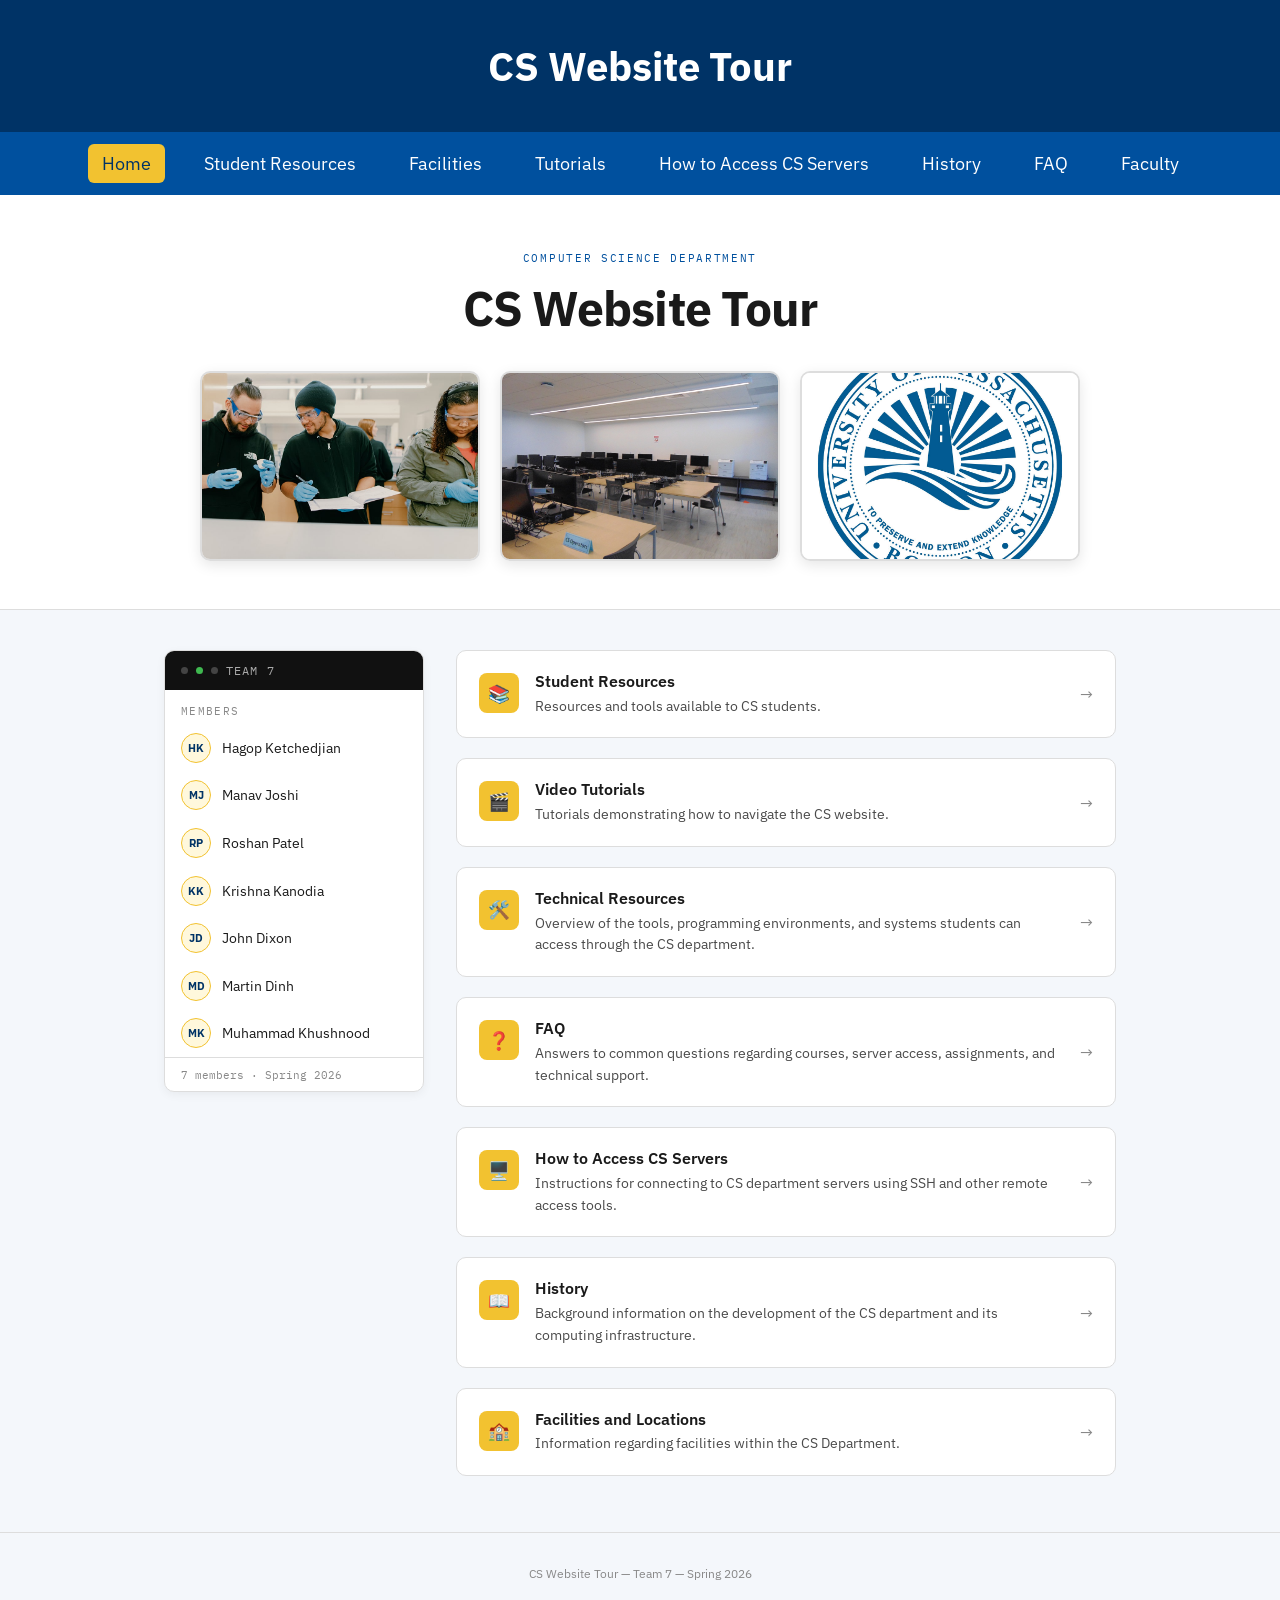
==== commit 09f342d4: "Update index.html" ====
--- a/index.html
+++ b/index.html
@@ -343,8 +343,8 @@
         <aside class="sidebar">
             <div class="card">
                 <div class="card-header">
+                    <div class="dot"></div>
                     <div class="dot g"></div>
-                    <div class="dot"></div>
                     <div class="dot"></div>
                     <span>Team 7</span>
                 </div>
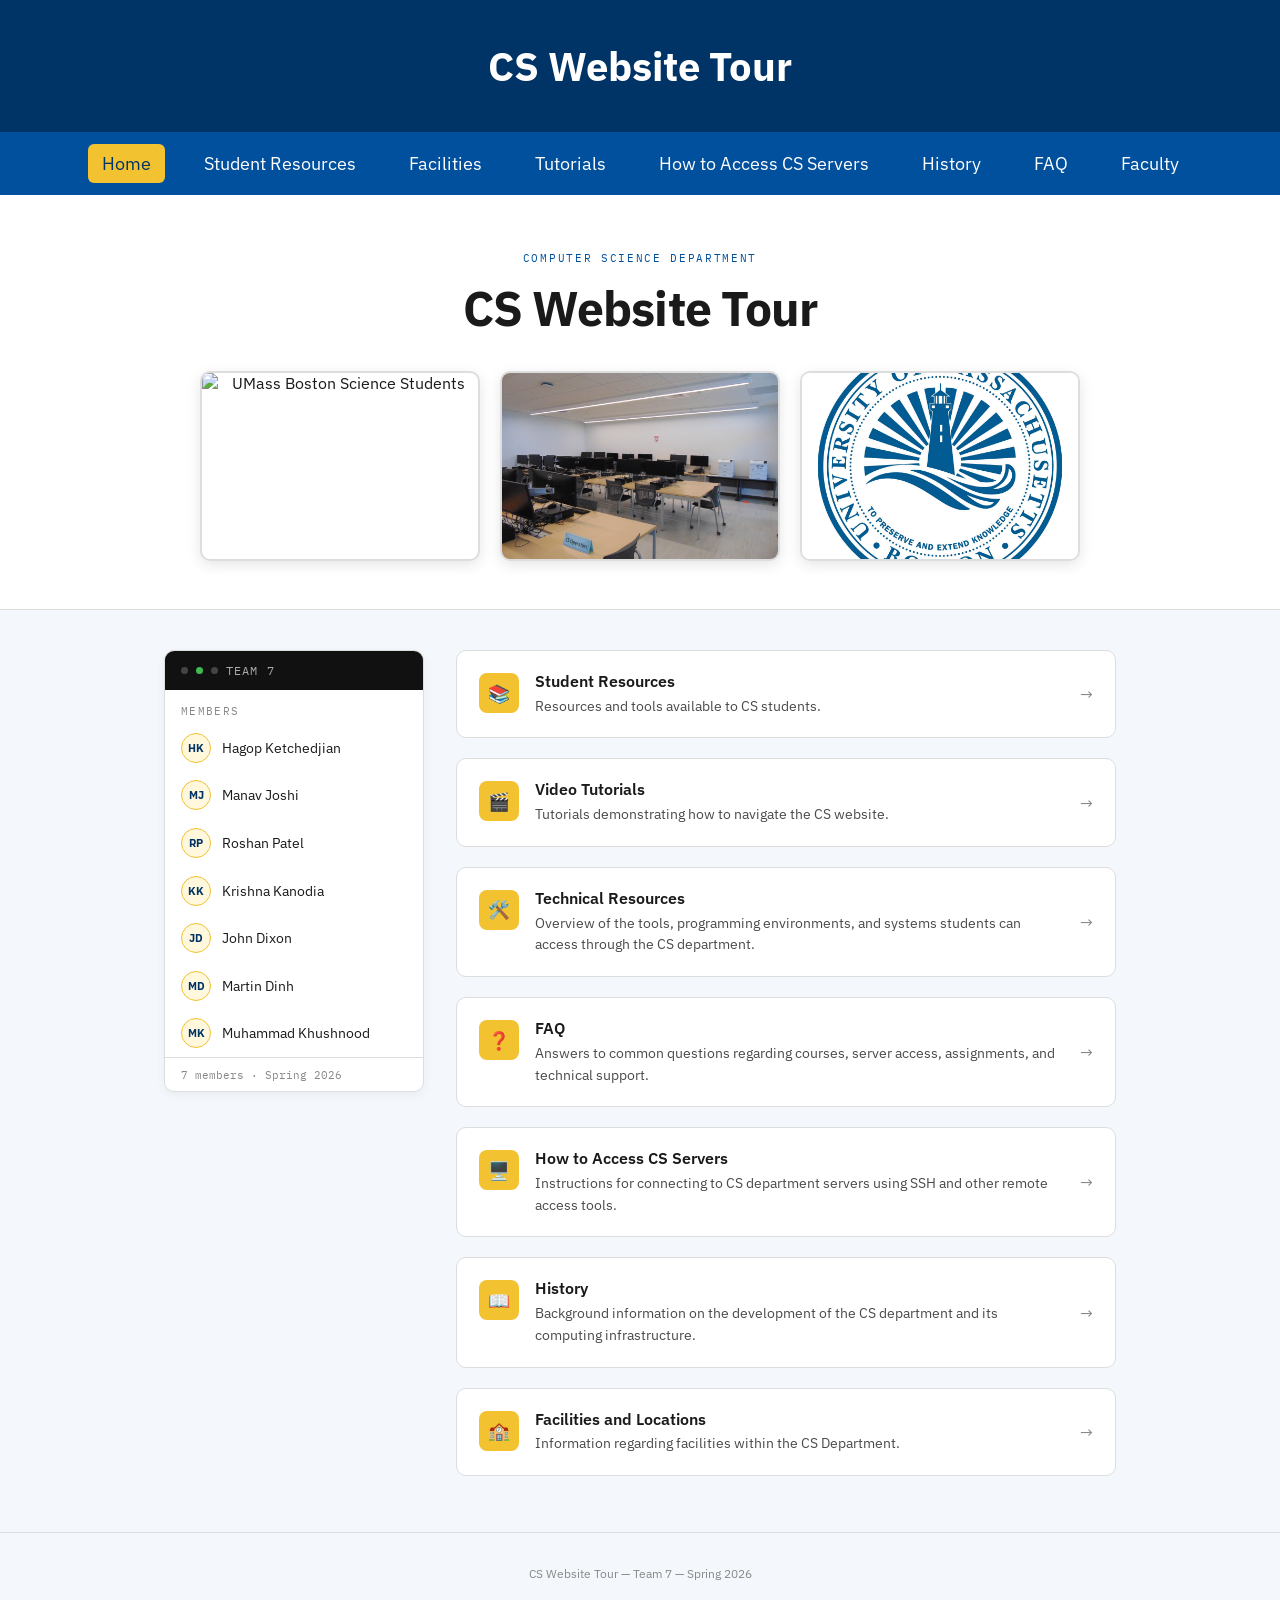
==== commit 8170614b: "Update index.html Changed links to hero images" ====
--- a/index.html
+++ b/index.html
@@ -333,9 +333,9 @@
         <h1>CS Website Tour</h1>
 
         <div class="hero-photos">
-            <img src="college-science-math-UMass-Boston-sn-402-900x600.jpg" alt="UMass Boston Science Students">
-            <img src="unixlab.jpg" alt="UMass Boston CS Unix Lab">
-            <img src="umass-boston-new-emblem-cmyk.jpg" alt="University of Massachusetts Boston Emblem">
+            <img src="Media/college-science-math-UMass-Boston-sn-402-900x600.jpg" alt="UMass Boston Science Students">
+            <img src="Media/unixlab.jpg" alt="UMass Boston CS Unix Lab">
+            <img src="Media/umass-boston-new-emblem-cmyk.jpg" alt="University of Massachusetts Boston Emblem">
         </div>
     </div>
 
